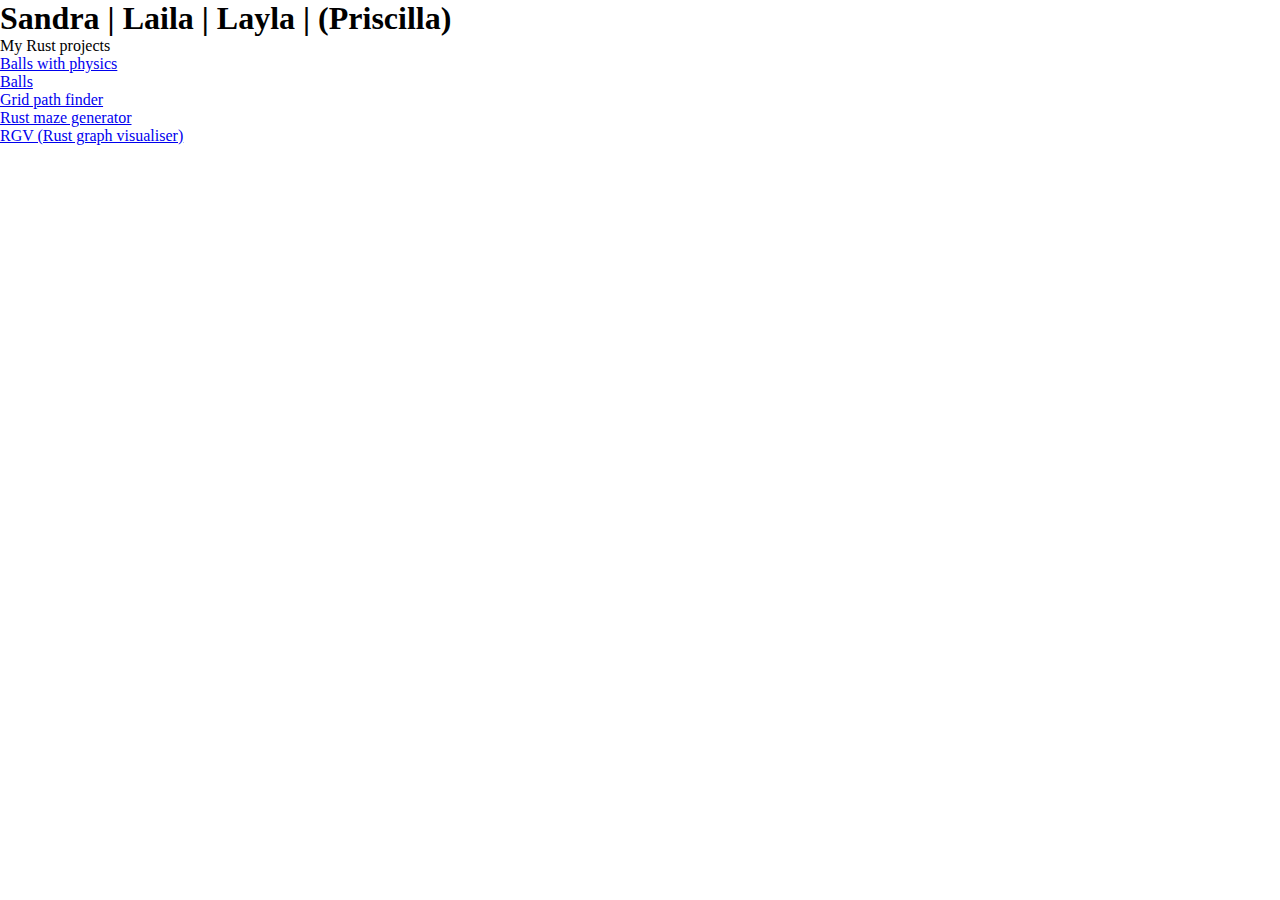
==== new_index.html @ 436b4d7d "Starting over" ====
<!DOCTYPE html>
<html lang="en">
<head>
  <meta charset="UTF-8">
  <meta name="viewport" content="width=device-width, initial-scale=1.0">

  <title>Sandra | Laila | Layla | (Pristilla)</title>

  <link rel="stylesheet" href="style.css">
  <!-- ToDo: favicon -->
  <link rel="shortcut icon" href="ToDo" type="image/x-icon">

  <script src="alpinejs@3.13.7.min.js" defer></script>
</head>
<body>

<h1>Sandra | Laila | Layla | (Priscilla)</h1>

<div>My Rust projects</div>
<ul>
  <li>
    <a href="https://github.com/an-Iceberg/balls_with_physics" target="_blank">Balls with physics</a>
  </li>
  <li>
    <a href="https://github.com/an-Iceberg/balls" target="_blank">Balls</a>
  </li>
  <li>
    <a href="https://github.com/an-Iceberg/grid_path_finder" target="_blank">Grid path finder</a>
  </li>
  <li>
    <a href="https://github.com/an-Iceberg/rust_maze_generator" target="_blank">Rust maze generator</a>
  </li>
  <li>
    <a href="https://github.com/an-Iceberg/rust_graph_visualiser" target="_blank">RGV (Rust graph visualiser)</a>
  </li>
</ul>

</body>
</html>
---- style.css ----
* {
  box-sizing: border-box;
  margin: 0;
  padding: 0;
}
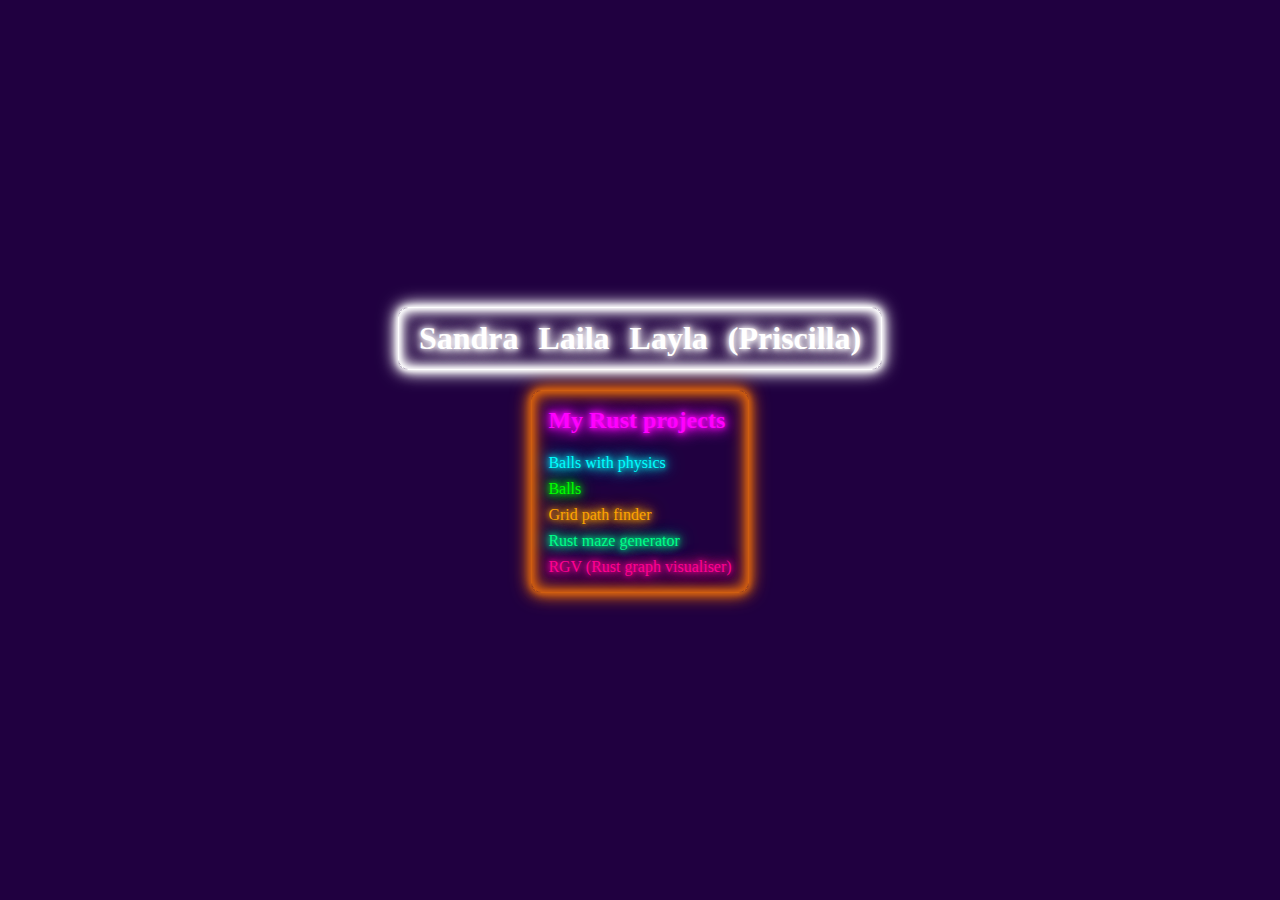
==== commit 7051990f: "Done some styling on new page" ====
--- a/new_index.html
+++ b/new_index.html
@@ -12,28 +12,23 @@
 
   <script src="alpinejs@3.13.7.min.js" defer></script>
 </head>
-<body>
+<body class="flexbox-vertical">
 
-<h1>Sandra | Laila | Layla | (Priscilla)</h1>
+<div id="name" class="flexbox-horizontal neon-sign-white">
+  <h1>Sandra</h1>
+  <h1>Laila</h1>
+  <h1>Layla</h1>
+  <h1>(Priscilla)</h1>
+</div>
 
-<div>My Rust projects</div>
-<ul>
-  <li>
-    <a href="https://github.com/an-Iceberg/balls_with_physics" target="_blank">Balls with physics</a>
-  </li>
-  <li>
-    <a href="https://github.com/an-Iceberg/balls" target="_blank">Balls</a>
-  </li>
-  <li>
-    <a href="https://github.com/an-Iceberg/grid_path_finder" target="_blank">Grid path finder</a>
-  </li>
-  <li>
-    <a href="https://github.com/an-Iceberg/rust_maze_generator" target="_blank">Rust maze generator</a>
-  </li>
-  <li>
-    <a href="https://github.com/an-Iceberg/rust_graph_visualiser" target="_blank">RGV (Rust graph visualiser)</a>
-  </li>
-</ul>
+<div id="rust-projects" class="flexbox-vertical neon-sign-rust">
+  <h2 id="rust-projects-heading" class="neon-text-magenta">My Rust projects</h2>
+  <a class="neon-text-cyan" href="https://github.com/an-Iceberg/balls_with_physics" target="_blank">Balls with physics</a>
+  <a class="neon-text-lime" href="https://github.com/an-Iceberg/balls" target="_blank">Balls</a>
+  <a class="neon-text-orange" href="https://github.com/an-Iceberg/grid_path_finder" target="_blank">Grid path finder</a>
+  <a class="neon-text-teal" href="https://github.com/an-Iceberg/rust_maze_generator" target="_blank">Rust maze generator</a>
+  <a class="neon-text-pink" href="https://github.com/an-Iceberg/rust_graph_visualiser" target="_blank">RGV (Rust graph visualiser)</a>
+</div>
 
 </body>
 </html>
--- a/style.css
+++ b/style.css
@@ -1,5 +1,285 @@
+:root {
+  scroll-behavior: smooth;
+}
+
 * {
   box-sizing: border-box;
   margin: 0;
   padding: 0;
 }
+
+html {
+  width: 100%;
+  height: 100%;
+}
+
+body {
+  background-color: #200040;
+  /* background-image: linear-gradient(to bottom, navy, indigo 20% 35%, coral 55%); */
+  background-repeat: no-repeat;
+  height: 100%;
+  width: 100%;
+}
+
+a {
+  text-decoration: none;
+}
+
+#name {
+  gap: 1.25em;
+  padding: 0.75em 1.25em;
+  justify-content: space-evenly;
+  margin-bottom: 1.25em;
+}
+
+@media screen and (width < 518px) {
+  #name {
+    flex-direction: column;
+    gap: 0.5em;
+  }
+}
+
+#rust-projects-heading {
+  margin-bottom: 0.5em;
+}
+
+#rust-projects {
+  align-items: flex-start;
+  gap: 0.5em;
+  padding: 1em;
+}
+
+.flexbox-vertical {
+  display: flex;
+  flex-direction: column;
+  justify-content: center;
+  align-items: center;
+}
+
+.flexbox-horizontal {
+  display: flex;
+  flex-direction: row;
+  justify-content: center;
+  align-items: center;
+}
+
+.neon-text-magenta {
+  color: magenta;
+  text-shadow:
+    0 0 5px magenta,
+    0 0 10px magenta,
+    0 0 15px magenta,
+    0 0 20px magenta
+  ;
+}
+
+.neon-text-cyan {
+  color: cyan;
+  text-shadow:
+    0 0 5px cyan,
+    0 0 10px cyan,
+    0 0 15px cyan,
+    0 0 20px cyan
+  ;
+}
+
+.neon-text-lime {
+  color: lime;
+  text-shadow:
+    0 0 5px lime,
+    0 0 10px lime,
+    0 0 15px lime,
+    0 0 20px lime
+  ;
+}
+
+.neon-text-orange {
+  color: orange;
+  text-shadow:
+    0 0 5px orange,
+    0 0 10px orange,
+    0 0 15px orange,
+    0 0 20px orange
+  ;
+}
+
+.neon-text-teal {
+  color: #00ff89;
+  text-shadow:
+    0 0 5px #00ff89,
+    0 0 10px #00ff89,
+    0 0 15px #00ff89,
+    0 0 20px #00ff89
+  ;
+}
+
+.neon-text-pink {
+  color: #ff0092;
+  text-shadow:
+    0 0 5px #ff0092,
+    0 0 10px #ff0092,
+    0 0 15px #ff0092,
+    0 0 20px #ff0092
+  ;
+}
+
+.neon-sign-white {
+  padding: 0.5em 1em;
+  border-radius: 10px;
+  color: white;
+  text-shadow:
+    0 0 5px white,
+    0 0 10px white,
+    0 0 15px white,
+    0 0 20px white
+  ;
+  border: 1px solid white;
+  box-shadow:
+    0 0 5px white inset,
+    0 0 10px white inset,
+    0 0 15px white inset,
+    0 0 20px white inset,
+    0 0 5px white,
+    0 0 10px white,
+    0 0 15px white,
+    0 0 20px white
+  ;
+}
+
+.neon-sign-magenta {
+  padding: 0.25em 0.75em;
+  border-radius: 10px;
+  color: magenta;
+  text-shadow:
+    0 0 5px magenta,
+    0 0 10px magenta,
+    0 0 15px magenta,
+    0 0 20px magenta
+  ;
+  border: 1px solid magenta;
+  box-shadow:
+    0 0 5px magenta inset,
+    0 0 10px magenta inset,
+    0 0 15px magenta inset,
+    0 0 20px magenta inset,
+    0 0 5px magenta,
+    0 0 10px magenta,
+    0 0 15px magenta,
+    0 0 20px magenta
+  ;
+}
+
+.neon-sign-cyan {
+  padding: 0.25em 0.75em;
+  border-radius: 10px;
+  color: cyan;
+  text-shadow:
+    0 0 5px cyan,
+    0 0 10px cyan,
+    0 0 15px cyan,
+    0 0 20px cyan
+  ;
+  border: 1px solid cyan;
+  box-shadow:
+    0 0 5px cyan inset,
+    0 0 10px cyan inset,
+    0 0 15px cyan inset,
+    0 0 20px cyan inset,
+    0 0 5px cyan,
+    0 0 10px cyan,
+    0 0 15px cyan,
+    0 0 20px cyan
+  ;
+}
+
+.neon-sign-lime {
+  padding: 0.25em 0.75em;
+  border-radius: 10px;
+  color: lime;
+  text-shadow:
+    0 0 5px lime,
+    0 0 10px lime,
+    0 0 15px lime,
+    0 0 20px lime
+  ;
+  border: 1px solid lime;
+  box-shadow:
+    0 0 5px lime inset,
+    0 0 10px lime inset,
+    0 0 15px lime inset,
+    0 0 20px lime inset,
+    0 0 5px lime,
+    0 0 10px lime,
+    0 0 15px lime,
+    0 0 20px lime
+  ;
+}
+
+.neon-sign-orange {
+  padding: 0.25em 0.75em;
+  border-radius: 10px;
+  color: orange;
+  text-shadow:
+    0 0 5px orange,
+    0 0 10px orange,
+    0 0 15px orange,
+    0 0 20px orange
+  ;
+  border: 1px solid orange;
+  box-shadow:
+    0 0 5px orange inset,
+    0 0 10px orange inset,
+    0 0 15px orange inset,
+    0 0 20px orange inset,
+    0 0 5px orange,
+    0 0 10px orange,
+    0 0 15px orange,
+    0 0 20px orange
+  ;
+}
+
+.neon-sign-rust {
+  padding: 0.25em 0.75em;
+  border-radius: 10px;
+  color: #d05e11;
+  text-shadow:
+    0 0 5px #d05e11,
+    0 0 10px #d05e11,
+    0 0 15px #d05e11,
+    0 0 20px #d05e11
+  ;
+  border: 1px solid #d05e11;
+  box-shadow:
+    0 0 5px #d05e11 inset,
+    0 0 10px #d05e11 inset,
+    0 0 15px #d05e11 inset,
+    0 0 20px #d05e11 inset,
+    0 0 5px #d05e11,
+    0 0 10px #d05e11,
+    0 0 15px #d05e11,
+    0 0 20px #d05e11
+  ;
+}
+
+.neon-sign-teal {
+  padding: 0.25em 0.75em;
+  border-radius: 10px;
+  color: #00ff89;
+  text-shadow:
+    0 0 5px #00ff89,
+    0 0 10px #00ff89,
+    0 0 15px #00ff89,
+    0 0 20px #00ff89
+  ;
+  border: 1px solid #00ff89;
+  box-shadow:
+    0 0 5px #00ff89 inset,
+    0 0 10px #00ff89 inset,
+    0 0 15px #00ff89 inset,
+    0 0 20px #00ff89 inset,
+    0 0 5px #00ff89,
+    0 0 10px #00ff89,
+    0 0 15px #00ff89,
+    0 0 20px #00ff89
+  ;
+}
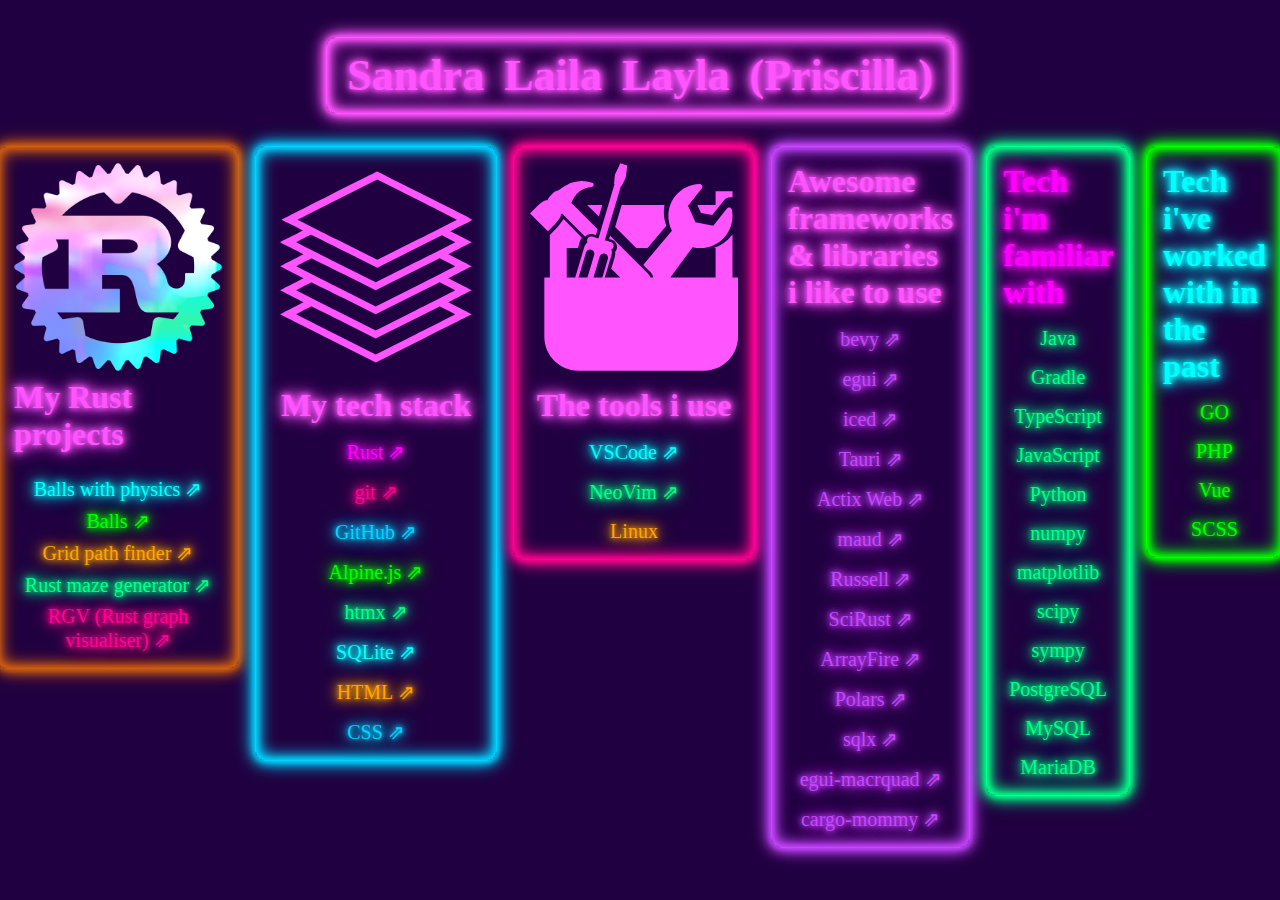
==== commit 58c6db02: "Added more styles" ====
--- a/new_index.html
+++ b/new_index.html
@@ -14,15 +14,21 @@
 </head>
 <body class="flexbox-vertical">
 
-<div id="name" class="flexbox-horizontal neon-sign-white">
+<div id="name" class="flexbox-horizontal neon-sign-me">
   <h1>Sandra</h1>
   <h1>Laila</h1>
   <h1>Layla</h1>
   <h1>(Priscilla)</h1>
 </div>
 
+<!-- ToDo: turn this into CSS grid -->
+<div id="showcase" class="flexbox-horizontal">
+
+<!-- ToDo: add section about me (personal stuff) -->
+
 <div id="rust-projects" class="flexbox-vertical neon-sign-rust">
-  <h2 id="rust-projects-heading" class="neon-text-magenta">My Rust projects</h2>
+  <img src="rust-logo.png" alt="Rustlang">
+  <h2 id="rust-projects-heading" class="neon-text-me">My Rust projects</h2>
   <a class="neon-text-cyan" href="https://github.com/an-Iceberg/balls_with_physics" target="_blank">Balls with physics</a>
   <a class="neon-text-lime" href="https://github.com/an-Iceberg/balls" target="_blank">Balls</a>
   <a class="neon-text-orange" href="https://github.com/an-Iceberg/grid_path_finder" target="_blank">Grid path finder</a>
@@ -30,5 +36,71 @@
   <a class="neon-text-pink" href="https://github.com/an-Iceberg/rust_graph_visualiser" target="_blank">RGV (Rust graph visualiser)</a>
 </div>
 
+<div class="flexbox-vertical neon-sign-blue">
+  <img src="stack.svg" alt="stack">
+  <h2 id="my-tech-stack" class="neon-text-me">My tech stack</h2>
+  <!-- ToDo: arrange these in a grid -->
+  <a class="neon-text-magenta" href="https://www.rust-lang.org/" target="_blank">Rust</a>
+  <a class="neon-text-pink" href="https://git-scm.com/" target="_blank">git</a>
+  <a class="neon-text-blue" href="https://github.com/an-Iceberg" target="_blank">GitHub</a>
+  <a class="neon-text-lime" href="https://alpinejs.dev/" target="_blank">Alpine.js</a>
+  <a class="neon-text-teal" href="https://htmx.org/" target="_blank">htmx</a>
+  <a class="neon-text-cyan" href="https://www.sqlite.org/" target="_blank">SQLite</a>
+  <a class="neon-text-orange" href="https://www.sqlite.org/" target="_blank">HTML</a>
+  <a class="neon-text-blue" href="https://www.sqlite.org/" target="_blank">CSS</a>
+</div>
+
+<div class="flexbox-vertical neon-sign-pink">
+  <img src="toolbox-svgrepo-com.svg" alt="toolbox">
+  <h2 class="neon-text-me">The tools i use</h2>
+  <a class="neon-text-cyan" href="https://code.visualstudio.com/" target="_blank">VSCode</a>
+  <a class="neon-text-teal" href="https://neovim.io/" target="_blank">NeoVim</a>
+  <p class="neon-text-orange">Linux</p>
+</div>
+
+<div class="flexbox-vertical neon-sign-light-purple">
+  <h2 class="neon-text-me">Awesome frameworks &amp; libraries i like to use</h2>
+  <!-- ToDo: arrange these in a grid -->
+  <a class="neon-text-light-purple" href="https://bevyengine.org/" target="_blank">bevy</a>
+  <a class="neon-text-light-purple" href="https://www.egui.rs/" target="_blank">egui</a>
+  <a class="neon-text-light-purple" href="https://iced.rs/" target="_blank">iced</a>
+  <a class="neon-text-light-purple" href="https://tauri.app/" target="_blank">Tauri</a>
+  <a class="neon-text-light-purple" href="https://actix.rs/" target="_blank">Actix Web</a>
+  <a class="neon-text-light-purple" href="https://maud.lambda.xyz/" target="_blank">maud</a>
+  <a class="neon-text-light-purple" href="https://github.com/cpmech/russell#readme" target="_blank">Russell</a>
+  <a class="neon-text-light-purple" href="https://github.com/indigits/scirust#readme" target="_blank">SciRust</a>
+  <a class="neon-text-light-purple" href="https://arrayfire.org/arrayfire-rust/arrayfire/index.html" target="_blank">ArrayFire</a>
+  <a class="neon-text-light-purple" href="https://pola.rs/" target="_blank">Polars</a>
+  <a class="neon-text-light-purple" href="https://github.com/launchbadge/sqlx#readme" target="_blank">sqlx</a>
+  <a class="neon-text-light-purple" href="https://github.com/optozorax/egui-macroquad#readme" target="_blank">egui-macrquad</a>
+  <a class="neon-text-light-purple" href="https://faultlore.com/cargo-mommy/" target="_blank">cargo-mommy</a>
+</div>
+
+<div class="flexbox-vertical neon-sign-teal">
+  <h2 class="neon-text-magenta">Tech i'm familiar with</h2>
+  <p>Java</p>
+  <p>Gradle</p>
+  <p>TypeScript</p>
+  <p>JavaScript</p>
+  <p>Python</p>
+  <p>numpy</p>
+  <p>matplotlib</p>
+  <p>scipy</p>
+  <p>sympy</p>
+  <p>PostgreSQL</p>
+  <p>MySQL</p>
+  <p>MariaDB</p>
+</div>
+
+<div class="flexbox-vertical neon-sign-lime">
+  <h2 class="neon-text-cyan">Tech i've worked with in the past</h2>
+  <p>GO</p>
+  <p>PHP</p>
+  <p>Vue</p>
+  <p>SCSS</p>
+</div>
+
+</div>
+
 </body>
 </html>
--- a/style.css
+++ b/style.css
@@ -1,5 +1,6 @@
 :root {
   scroll-behavior: smooth;
+  --my-color: #ff54fe;
 }
 
 * {
@@ -19,17 +20,46 @@
   background-repeat: no-repeat;
   height: 100%;
   width: 100%;
+  /* gap: 1.25em; */
+}
+
+h1 {
+  font-size: 2.75rem;
+}
+
+h2 {
+  font-size: 2rem;
+}
+
+a, p {
+  font-size: 1.25rem;
+  text-align: center;
 }
 
 a {
   text-decoration: none;
+  width: 100%;
+}
+
+a:hover {
+  text-decoration: underline wavy;
+}
+
+a::after {
+  content: '⇗';
+  /* content: '⤤'; */
+  margin-left: 0.25em;
+}
+
+#showcase {
+  align-items: flex-start;
 }
 
 #name {
   gap: 1.25em;
   padding: 0.75em 1.25em;
   justify-content: space-evenly;
-  margin-bottom: 1.25em;
+  /* margin-bottom: 1.25em; */
 }
 
 @media screen and (width < 518px) {
@@ -44,23 +74,22 @@
 }
 
 #rust-projects {
-  align-items: flex-start;
+  align-items: center;
   gap: 0.5em;
-  padding: 1em;
-}
-
-.flexbox-vertical {
-  display: flex;
-  flex-direction: column;
-  justify-content: center;
-  align-items: center;
-}
-
-.flexbox-horizontal {
-  display: flex;
-  flex-direction: row;
-  justify-content: center;
-  align-items: center;
+
+  img {
+    width: 13em;
+  }
+}
+
+.neon-text-me {
+  color: var(--my-color);
+  text-shadow:
+    0 0 5px var(--my-color),
+    0 0 10px var(--my-color),
+    0 0 15px var(--my-color),
+    0 0 20px var(--my-color)
+  ;
 }
 
 .neon-text-magenta {
@@ -120,6 +149,26 @@
     0 0 10px #ff0092,
     0 0 15px #ff0092,
     0 0 20px #ff0092
+  ;
+}
+
+.neon-text-light-purple {
+  color: #c745ff;
+  text-shadow:
+    0 0 5px #c745ff,
+    0 0 10px #c745ff,
+    0 0 15px #c745ff,
+    0 0 20px #c745ff
+  ;
+}
+
+.neon-text-blue {
+  color: #00d3ff;
+  text-shadow:
+    0 0 5px #00d3ff,
+    0 0 10px #00d3ff,
+    0 0 15px #00d3ff,
+    0 0 20px #00d3ff
   ;
 }
 
@@ -146,6 +195,29 @@
   ;
 }
 
+.neon-sign-me {
+  padding: 0.25em 0.75em;
+  border-radius: 10px;
+  color: var(--my-color);
+  text-shadow:
+    0 0 5px var(--my-color),
+    0 0 10px var(--my-color),
+    0 0 15px var(--my-color),
+    0 0 20px var(--my-color)
+  ;
+  border: 1px solid var(--my-color);
+  box-shadow:
+    0 0 5px var(--my-color) inset,
+    0 0 10px var(--my-color) inset,
+    0 0 15px var(--my-color) inset,
+    0 0 20px var(--my-color) inset,
+    0 0 5px var(--my-color),
+    0 0 10px var(--my-color),
+    0 0 15px var(--my-color),
+    0 0 20px var(--my-color)
+  ;
+}
+
 .neon-sign-magenta {
   padding: 0.25em 0.75em;
   border-radius: 10px;
@@ -283,3 +355,94 @@
     0 0 20px #00ff89
   ;
 }
+
+.neon-sign-pink {
+  padding: 0.25em 0.75em;
+  border-radius: 10px;
+  color: #ff0092;
+  text-shadow:
+    0 0 5px #ff0092,
+    0 0 10px #ff0092,
+    0 0 15px #ff0092,
+    0 0 20px #ff0092
+  ;
+  border: 1px solid #ff0092;
+  box-shadow:
+    0 0 5px #ff0092 inset,
+    0 0 10px #ff0092 inset,
+    0 0 15px #ff0092 inset,
+    0 0 20px #ff0092 inset,
+    0 0 5px #ff0092,
+    0 0 10px #ff0092,
+    0 0 15px #ff0092,
+    0 0 20px #ff0092
+  ;
+}
+
+.neon-sign-light-purple {
+  padding: 0.25em 0.75em;
+  border-radius: 10px;
+  color: #c745ff;
+  text-shadow:
+    0 0 5px #c745ff,
+    0 0 10px #c745ff,
+    0 0 15px #c745ff,
+    0 0 20px #c745ff
+  ;
+  border: 1px solid #c745ff;
+  box-shadow:
+    0 0 5px #c745ff inset,
+    0 0 10px #c745ff inset,
+    0 0 15px #c745ff inset,
+    0 0 20px #c745ff inset,
+    0 0 5px #c745ff,
+    0 0 10px #c745ff,
+    0 0 15px #c745ff,
+    0 0 20px #c745ff
+  ;
+}
+
+.neon-sign-blue {
+  padding: 0.25em 0.75em;
+  border-radius: 10px;
+  color: #00d3ff;
+  text-shadow:
+    0 0 5px #00d3ff,
+    0 0 10px #00d3ff,
+    0 0 15px #00d3ff,
+    0 0 20px #00d3ff
+  ;
+  border: 1px solid #00d3ff;
+  box-shadow:
+    0 0 5px #00d3ff inset,
+    0 0 10px #00d3ff inset,
+    0 0 15px #00d3ff inset,
+    0 0 20px #00d3ff inset,
+    0 0 5px #00d3ff,
+    0 0 10px #00d3ff,
+    0 0 15px #00d3ff,
+    0 0 20px #00d3ff
+  ;
+}
+
+.flexbox-vertical {
+  display: flex;
+  flex-direction: column;
+  justify-content: center;
+  align-items: center;
+  gap: 1em;
+  padding: 1em;
+
+  img {
+    width: 13em;
+  }
+}
+
+.flexbox-horizontal {
+  display: flex;
+  flex-direction: row;
+  justify-content: center;
+  align-items: center;
+  gap: 1em;
+  padding: 1em;
+}
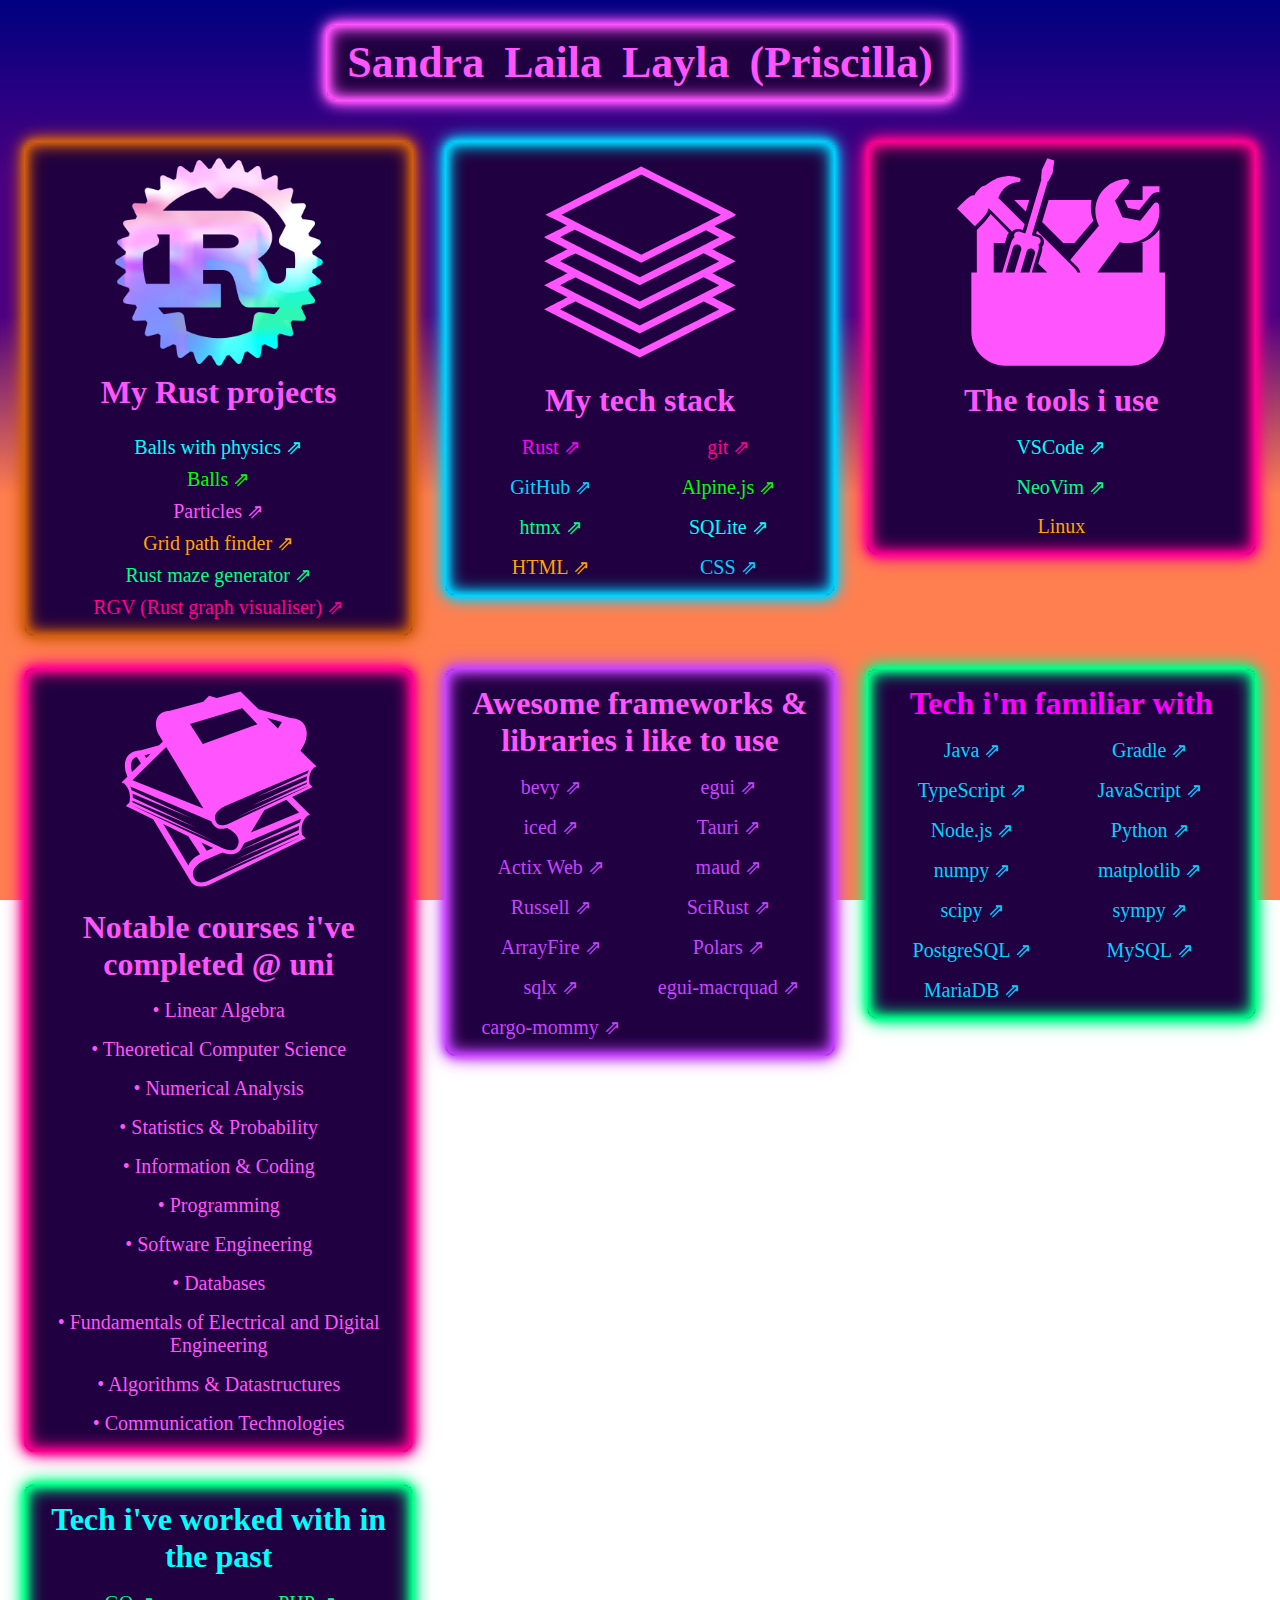
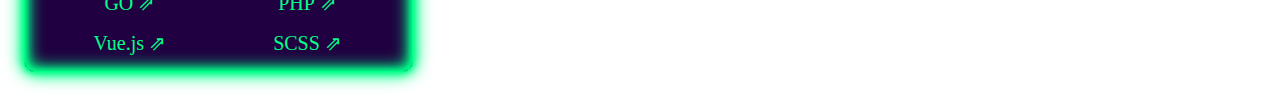
==== commit ad9875c9: "Done some more styling & added some more content" ====
--- a/new_index.html
+++ b/new_index.html
@@ -7,12 +7,11 @@
   <title>Sandra | Laila | Layla | (Pristilla)</title>
 
   <link rel="stylesheet" href="style.css">
-  <!-- ToDo: favicon -->
-  <link rel="shortcut icon" href="ToDo" type="image/x-icon">
+  <link rel="shortcut icon" href="favicon.ico" type="image/x-icon">
 
   <script src="alpinejs@3.13.7.min.js" defer></script>
 </head>
-<body class="flexbox-vertical">
+<body class="">
 
 <div id="name" class="flexbox-horizontal neon-sign-me">
   <h1>Sandra</h1>
@@ -21,83 +20,108 @@
   <h1>(Priscilla)</h1>
 </div>
 
-<!-- ToDo: turn this into CSS grid -->
-<div id="showcase" class="flexbox-horizontal">
+<!-- ToDo: import images and comets -->
+
+<div id="showcase" class="">
 
 <!-- ToDo: add section about me (personal stuff) -->
 
 <div id="rust-projects" class="flexbox-vertical neon-sign-rust">
   <img src="rust-logo.png" alt="Rustlang">
-  <h2 id="rust-projects-heading" class="neon-text-me">My Rust projects</h2>
-  <a class="neon-text-cyan" href="https://github.com/an-Iceberg/balls_with_physics" target="_blank">Balls with physics</a>
-  <a class="neon-text-lime" href="https://github.com/an-Iceberg/balls" target="_blank">Balls</a>
-  <a class="neon-text-orange" href="https://github.com/an-Iceberg/grid_path_finder" target="_blank">Grid path finder</a>
-  <a class="neon-text-teal" href="https://github.com/an-Iceberg/rust_maze_generator" target="_blank">Rust maze generator</a>
-  <a class="neon-text-pink" href="https://github.com/an-Iceberg/rust_graph_visualiser" target="_blank">RGV (Rust graph visualiser)</a>
+  <h2 id="rust-projects-heading" class="text-me">My Rust projects</h2>
+  <a class="text-cyan" href="https://github.com/an-Iceberg/balls_with_physics" target="_blank">Balls with physics</a>
+  <a class="text-lime" href="https://github.com/an-Iceberg/balls" target="_blank">Balls</a>
+  <a class="text-me" href="https://github.com/an-Iceberg/balls_particles" target="_blank">Particles</a>
+  <a class="text-orange" href="https://github.com/an-Iceberg/grid_path_finder" target="_blank">Grid path finder</a>
+  <a class="text-teal" href="https://github.com/an-Iceberg/rust_maze_generator" target="_blank">Rust maze generator</a>
+  <a class="text-pink" href="https://github.com/an-Iceberg/rust_graph_visualiser" target="_blank">RGV (Rust graph visualiser)</a>
 </div>
 
 <div class="flexbox-vertical neon-sign-blue">
   <img src="stack.svg" alt="stack">
-  <h2 id="my-tech-stack" class="neon-text-me">My tech stack</h2>
-  <!-- ToDo: arrange these in a grid -->
-  <a class="neon-text-magenta" href="https://www.rust-lang.org/" target="_blank">Rust</a>
-  <a class="neon-text-pink" href="https://git-scm.com/" target="_blank">git</a>
-  <a class="neon-text-blue" href="https://github.com/an-Iceberg" target="_blank">GitHub</a>
-  <a class="neon-text-lime" href="https://alpinejs.dev/" target="_blank">Alpine.js</a>
-  <a class="neon-text-teal" href="https://htmx.org/" target="_blank">htmx</a>
-  <a class="neon-text-cyan" href="https://www.sqlite.org/" target="_blank">SQLite</a>
-  <a class="neon-text-orange" href="https://www.sqlite.org/" target="_blank">HTML</a>
-  <a class="neon-text-blue" href="https://www.sqlite.org/" target="_blank">CSS</a>
+  <h2 id="my-tech-stack" class="text-me">My tech stack</h2>
+  <div class="grid-2">
+    <a class="text-magenta" href="https://www.rust-lang.org/" target="_blank">Rust</a>
+    <a class="text-pink" href="https://git-scm.com/" target="_blank">git</a>
+    <a class="text-blue" href="https://github.com/an-Iceberg" target="_blank">GitHub</a>
+    <a class="text-lime" href="https://alpinejs.dev/" target="_blank">Alpine.js</a>
+    <a class="text-teal" href="https://htmx.org/" target="_blank">htmx</a>
+    <a class="text-cyan" href="https://www.sqlite.org/" target="_blank">SQLite</a>
+    <a class="text-orange" href="https://www.sqlite.org/" target="_blank">HTML</a>
+    <a class="text-blue" href="https://www.sqlite.org/" target="_blank">CSS</a>
+  </div>
 </div>
 
 <div class="flexbox-vertical neon-sign-pink">
   <img src="toolbox-svgrepo-com.svg" alt="toolbox">
-  <h2 class="neon-text-me">The tools i use</h2>
-  <a class="neon-text-cyan" href="https://code.visualstudio.com/" target="_blank">VSCode</a>
-  <a class="neon-text-teal" href="https://neovim.io/" target="_blank">NeoVim</a>
-  <p class="neon-text-orange">Linux</p>
+  <h2 class="text-me">The tools i use</h2>
+  <a class="text-cyan" href="https://code.visualstudio.com/" target="_blank">VSCode</a>
+  <a class="text-teal" href="https://neovim.io/" target="_blank">NeoVim</a>
+  <p class="text-orange">Linux</p>
+</div>
+
+<div class="flexbox-vertical neon-sign-pink">
+  <img src="books-svgrepo-com.svg" alt="books">
+  <h2 class="text-me">Notable courses i've completed @ uni</h2>
+  <p class="text-me">• Linear Algebra</p>
+  <p class="text-me">• Theoretical Computer Science</p>
+  <p class="text-me">• Numerical Analysis</p>
+  <p class="text-me">• Statistics &amp; Probability</p>
+  <p class="text-me">• Information &amp; Coding</p>
+  <p class="text-me">• Programming</p>
+  <p class="text-me">• Software Engineering</p>
+  <p class="text-me">• Databases</p>
+  <p class="text-me">• Fundamentals of Electrical and Digital Engineering</p>
+  <p class="text-me">• Algorithms &amp; Datastructures</p>
+  <p class="text-me">• Communication Technologies</p>
 </div>
 
 <div class="flexbox-vertical neon-sign-light-purple">
-  <h2 class="neon-text-me">Awesome frameworks &amp; libraries i like to use</h2>
-  <!-- ToDo: arrange these in a grid -->
-  <a class="neon-text-light-purple" href="https://bevyengine.org/" target="_blank">bevy</a>
-  <a class="neon-text-light-purple" href="https://www.egui.rs/" target="_blank">egui</a>
-  <a class="neon-text-light-purple" href="https://iced.rs/" target="_blank">iced</a>
-  <a class="neon-text-light-purple" href="https://tauri.app/" target="_blank">Tauri</a>
-  <a class="neon-text-light-purple" href="https://actix.rs/" target="_blank">Actix Web</a>
-  <a class="neon-text-light-purple" href="https://maud.lambda.xyz/" target="_blank">maud</a>
-  <a class="neon-text-light-purple" href="https://github.com/cpmech/russell#readme" target="_blank">Russell</a>
-  <a class="neon-text-light-purple" href="https://github.com/indigits/scirust#readme" target="_blank">SciRust</a>
-  <a class="neon-text-light-purple" href="https://arrayfire.org/arrayfire-rust/arrayfire/index.html" target="_blank">ArrayFire</a>
-  <a class="neon-text-light-purple" href="https://pola.rs/" target="_blank">Polars</a>
-  <a class="neon-text-light-purple" href="https://github.com/launchbadge/sqlx#readme" target="_blank">sqlx</a>
-  <a class="neon-text-light-purple" href="https://github.com/optozorax/egui-macroquad#readme" target="_blank">egui-macrquad</a>
-  <a class="neon-text-light-purple" href="https://faultlore.com/cargo-mommy/" target="_blank">cargo-mommy</a>
+  <h2 class="text-me">Awesome frameworks &amp; libraries i like to use</h2>
+  <div class="grid-2">
+    <a class="text-light-purple" href="https://bevyengine.org/" target="_blank">bevy</a>
+    <a class="text-light-purple" href="https://www.egui.rs/" target="_blank">egui</a>
+    <a class="text-light-purple" href="https://iced.rs/" target="_blank">iced</a>
+    <a class="text-light-purple" href="https://tauri.app/" target="_blank">Tauri</a>
+    <a class="text-light-purple" href="https://actix.rs/" target="_blank">Actix Web</a>
+    <a class="text-light-purple" href="https://maud.lambda.xyz/" target="_blank">maud</a>
+    <a class="text-light-purple" href="https://github.com/cpmech/russell#readme" target="_blank">Russell</a>
+    <a class="text-light-purple" href="https://github.com/indigits/scirust#readme" target="_blank">SciRust</a>
+    <a class="text-light-purple" href="https://arrayfire.org/arrayfire-rust/arrayfire/index.html" target="_blank">ArrayFire</a>
+    <a class="text-light-purple" href="https://pola.rs/" target="_blank">Polars</a>
+    <a class="text-light-purple" href="https://github.com/launchbadge/sqlx#readme" target="_blank">sqlx</a>
+    <a class="text-light-purple" href="https://github.com/optozorax/egui-macroquad#readme" target="_blank">egui-macrquad</a>
+    <a class="text-light-purple" href="https://faultlore.com/cargo-mommy/" target="_blank">cargo-mommy</a>
+  </div>
 </div>
 
 <div class="flexbox-vertical neon-sign-teal">
-  <h2 class="neon-text-magenta">Tech i'm familiar with</h2>
-  <p>Java</p>
-  <p>Gradle</p>
-  <p>TypeScript</p>
-  <p>JavaScript</p>
-  <p>Python</p>
-  <p>numpy</p>
-  <p>matplotlib</p>
-  <p>scipy</p>
-  <p>sympy</p>
-  <p>PostgreSQL</p>
-  <p>MySQL</p>
-  <p>MariaDB</p>
+  <h2 class="text-magenta">Tech i'm familiar with</h2>
+  <div class="grid-2">
+    <a class="text-blue" href="https://www.java.com/en/" target="_blank">Java</a>
+    <a class="text-blue" href="https://gradle.org/" target="_blank">Gradle</a>
+    <a class="text-blue" href="https://www.typescriptlang.org/" target="_blank">TypeScript</a>
+    <a class="text-blue" href="https://www.javascript.com/" target="_blank">JavaScript</a>
+    <a class="text-blue" href="https://nodejs.org/en" target="_blank">Node.js</a>
+    <a class="text-blue" href="https://www.python.org/" target="_blank">Python</a>
+    <a class="text-blue" href="https://numpy.org/" target="_blank">numpy</a>
+    <a class="text-blue" href="https://matplotlib.org/" target="_blank">matplotlib</a>
+    <a class="text-blue" href="https://scipy.org/" target="_blank">scipy</a>
+    <a class="text-blue" href="https://www.sympy.org/en/index.html" target="_blank">sympy</a>
+    <a class="text-blue" href="https://www.postgresql.org/" target="_blank">PostgreSQL</a>
+    <a class="text-blue" href="https://www.mysql.com/" target="_blank">MySQL</a>
+    <a class="text-blue" href="https://mariadb.org/" target="_blank">MariaDB</a>
+  </div>
 </div>
 
-<div class="flexbox-vertical neon-sign-lime">
-  <h2 class="neon-text-cyan">Tech i've worked with in the past</h2>
-  <p>GO</p>
-  <p>PHP</p>
-  <p>Vue</p>
-  <p>SCSS</p>
+<div class="flexbox-vertical neon-sign-teal">
+  <h2 class="text-cyan">Tech i've worked with in the past</h2>
+  <div class="grid-2">
+    <a class="text-teal" href="https://go.dev/" target="_blank">GO</a>
+    <a class="text-teal" href="https://www.php.net/" target="_blank">PHP</a>
+    <a class="text-teal" href="https://vuejs.org/" target="_blank">Vue.js</a>
+    <a class="text-teal" href="https://sass-lang.com/" target="_blank">SCSS</a>
+  </div>
 </div>
 
 </div>
--- a/style.css
+++ b/style.css
@@ -1,6 +1,7 @@
 :root {
   scroll-behavior: smooth;
   --my-color: #ff54fe;
+  --bg: #200040;
 }
 
 * {
@@ -11,16 +12,23 @@
 
 html {
   width: 100%;
-  height: 100%;
+  height: fit-content;
 }
 
 body {
-  background-color: #200040;
-  /* background-image: linear-gradient(to bottom, navy, indigo 20% 35%, coral 55%); */
+  /* background-color: var(--bg); */
+  background-image: linear-gradient(to bottom, navy, indigo 20% 35%, coral 55%);
   background-repeat: no-repeat;
-  height: 100%;
-  width: 100%;
-  /* gap: 1.25em; */
+  background-attachment: fixed;
+  height: fit-content;
+  width: 100% - calc(2*1.5em);
+  margin: 1.5em;
+
+  display: flex;
+  flex-direction: column;
+  align-items: center;
+  justify-content: space-evenly;
+  gap: 2.5em;
 }
 
 h1 {
@@ -33,6 +41,9 @@
 
 a, p {
   font-size: 1.25rem;
+}
+
+a, p, h2 {
   text-align: center;
 }
 
@@ -52,17 +63,32 @@
 }
 
 #showcase {
-  align-items: flex-start;
+  max-width: 1280px;
+  display: grid;
+  grid-template-columns: repeat(3, 1fr);
+  gap: 2em;
+}
+
+@media screen and (width < 968px) {
+  #showcase {
+    grid-template-columns: repeat(2, 1fr);
+  }
+}
+
+@media screen and (width < 654px) {
+  #showcase {
+    grid-template-columns: repeat(1, 1fr);
+  }
 }
 
 #name {
   gap: 1.25em;
   padding: 0.75em 1.25em;
   justify-content: space-evenly;
-  /* margin-bottom: 1.25em; */
-}
-
-@media screen and (width < 518px) {
+  background: var(--bg);
+}
+
+@media screen and (width < 690px) {
   #name {
     flex-direction: column;
     gap: 0.5em;
@@ -82,129 +108,47 @@
   }
 }
 
-.neon-text-me {
+.text-me {
   color: var(--my-color);
-  text-shadow:
-    0 0 5px var(--my-color),
-    0 0 10px var(--my-color),
-    0 0 15px var(--my-color),
-    0 0 20px var(--my-color)
-  ;
-}
-
-.neon-text-magenta {
+}
+
+.text-magenta {
   color: magenta;
-  text-shadow:
-    0 0 5px magenta,
-    0 0 10px magenta,
-    0 0 15px magenta,
-    0 0 20px magenta
-  ;
-}
-
-.neon-text-cyan {
+}
+
+.text-cyan {
   color: cyan;
-  text-shadow:
-    0 0 5px cyan,
-    0 0 10px cyan,
-    0 0 15px cyan,
-    0 0 20px cyan
-  ;
-}
-
-.neon-text-lime {
+}
+
+.text-lime {
   color: lime;
-  text-shadow:
-    0 0 5px lime,
-    0 0 10px lime,
-    0 0 15px lime,
-    0 0 20px lime
-  ;
-}
-
-.neon-text-orange {
+}
+
+.text-orange {
   color: orange;
-  text-shadow:
-    0 0 5px orange,
-    0 0 10px orange,
-    0 0 15px orange,
-    0 0 20px orange
-  ;
-}
-
-.neon-text-teal {
+}
+
+.text-teal {
   color: #00ff89;
-  text-shadow:
-    0 0 5px #00ff89,
-    0 0 10px #00ff89,
-    0 0 15px #00ff89,
-    0 0 20px #00ff89
-  ;
-}
-
-.neon-text-pink {
+}
+
+.text-pink {
   color: #ff0092;
-  text-shadow:
-    0 0 5px #ff0092,
-    0 0 10px #ff0092,
-    0 0 15px #ff0092,
-    0 0 20px #ff0092
-  ;
-}
-
-.neon-text-light-purple {
+}
+
+.text-light-purple {
   color: #c745ff;
-  text-shadow:
-    0 0 5px #c745ff,
-    0 0 10px #c745ff,
-    0 0 15px #c745ff,
-    0 0 20px #c745ff
-  ;
-}
-
-.neon-text-blue {
+}
+
+.text-blue {
   color: #00d3ff;
-  text-shadow:
-    0 0 5px #00d3ff,
-    0 0 10px #00d3ff,
-    0 0 15px #00d3ff,
-    0 0 20px #00d3ff
-  ;
-}
-
-.neon-sign-white {
-  padding: 0.5em 1em;
-  border-radius: 10px;
-  color: white;
-  text-shadow:
-    0 0 5px white,
-    0 0 10px white,
-    0 0 15px white,
-    0 0 20px white
-  ;
-  border: 1px solid white;
-  box-shadow:
-    0 0 5px white inset,
-    0 0 10px white inset,
-    0 0 15px white inset,
-    0 0 20px white inset,
-    0 0 5px white,
-    0 0 10px white,
-    0 0 15px white,
-    0 0 20px white
-  ;
 }
 
 .neon-sign-me {
   padding: 0.25em 0.75em;
   border-radius: 10px;
   color: var(--my-color);
-  text-shadow:
-    0 0 5px var(--my-color),
-    0 0 10px var(--my-color),
-    0 0 15px var(--my-color),
-    0 0 20px var(--my-color)
-  ;
+  background: var(--bg);
   border: 1px solid var(--my-color);
   box-shadow:
     0 0 5px var(--my-color) inset,
@@ -222,12 +166,7 @@
   padding: 0.25em 0.75em;
   border-radius: 10px;
   color: magenta;
-  text-shadow:
-    0 0 5px magenta,
-    0 0 10px magenta,
-    0 0 15px magenta,
-    0 0 20px magenta
-  ;
+  background: var(--bg);
   border: 1px solid magenta;
   box-shadow:
     0 0 5px magenta inset,
@@ -245,12 +184,7 @@
   padding: 0.25em 0.75em;
   border-radius: 10px;
   color: cyan;
-  text-shadow:
-    0 0 5px cyan,
-    0 0 10px cyan,
-    0 0 15px cyan,
-    0 0 20px cyan
-  ;
+  background: var(--bg);
   border: 1px solid cyan;
   box-shadow:
     0 0 5px cyan inset,
@@ -268,12 +202,7 @@
   padding: 0.25em 0.75em;
   border-radius: 10px;
   color: lime;
-  text-shadow:
-    0 0 5px lime,
-    0 0 10px lime,
-    0 0 15px lime,
-    0 0 20px lime
-  ;
+  background: var(--bg);
   border: 1px solid lime;
   box-shadow:
     0 0 5px lime inset,
@@ -291,12 +220,7 @@
   padding: 0.25em 0.75em;
   border-radius: 10px;
   color: orange;
-  text-shadow:
-    0 0 5px orange,
-    0 0 10px orange,
-    0 0 15px orange,
-    0 0 20px orange
-  ;
+  background: var(--bg);
   border: 1px solid orange;
   box-shadow:
     0 0 5px orange inset,
@@ -314,12 +238,7 @@
   padding: 0.25em 0.75em;
   border-radius: 10px;
   color: #d05e11;
-  text-shadow:
-    0 0 5px #d05e11,
-    0 0 10px #d05e11,
-    0 0 15px #d05e11,
-    0 0 20px #d05e11
-  ;
+  background: var(--bg);
   border: 1px solid #d05e11;
   box-shadow:
     0 0 5px #d05e11 inset,
@@ -337,12 +256,7 @@
   padding: 0.25em 0.75em;
   border-radius: 10px;
   color: #00ff89;
-  text-shadow:
-    0 0 5px #00ff89,
-    0 0 10px #00ff89,
-    0 0 15px #00ff89,
-    0 0 20px #00ff89
-  ;
+  background: var(--bg);
   border: 1px solid #00ff89;
   box-shadow:
     0 0 5px #00ff89 inset,
@@ -360,12 +274,7 @@
   padding: 0.25em 0.75em;
   border-radius: 10px;
   color: #ff0092;
-  text-shadow:
-    0 0 5px #ff0092,
-    0 0 10px #ff0092,
-    0 0 15px #ff0092,
-    0 0 20px #ff0092
-  ;
+  background: var(--bg);
   border: 1px solid #ff0092;
   box-shadow:
     0 0 5px #ff0092 inset,
@@ -383,12 +292,7 @@
   padding: 0.25em 0.75em;
   border-radius: 10px;
   color: #c745ff;
-  text-shadow:
-    0 0 5px #c745ff,
-    0 0 10px #c745ff,
-    0 0 15px #c745ff,
-    0 0 20px #c745ff
-  ;
+  background: var(--bg);
   border: 1px solid #c745ff;
   box-shadow:
     0 0 5px #c745ff inset,
@@ -406,12 +310,7 @@
   padding: 0.25em 0.75em;
   border-radius: 10px;
   color: #00d3ff;
-  text-shadow:
-    0 0 5px #00d3ff,
-    0 0 10px #00d3ff,
-    0 0 15px #00d3ff,
-    0 0 20px #00d3ff
-  ;
+  background: var(--bg);
   border: 1px solid #00d3ff;
   box-shadow:
     0 0 5px #00d3ff inset,
@@ -428,10 +327,11 @@
 .flexbox-vertical {
   display: flex;
   flex-direction: column;
-  justify-content: center;
+  justify-content: start;
   align-items: center;
   gap: 1em;
   padding: 1em;
+  height: fit-content;
 
   img {
     width: 13em;
@@ -446,3 +346,11 @@
   gap: 1em;
   padding: 1em;
 }
+
+.grid-2 {
+  width: 100%;
+  display: grid;
+  grid-template-columns: repeat(2, 1fr);
+  row-gap: 1em;
+  column-gap: 0;
+}
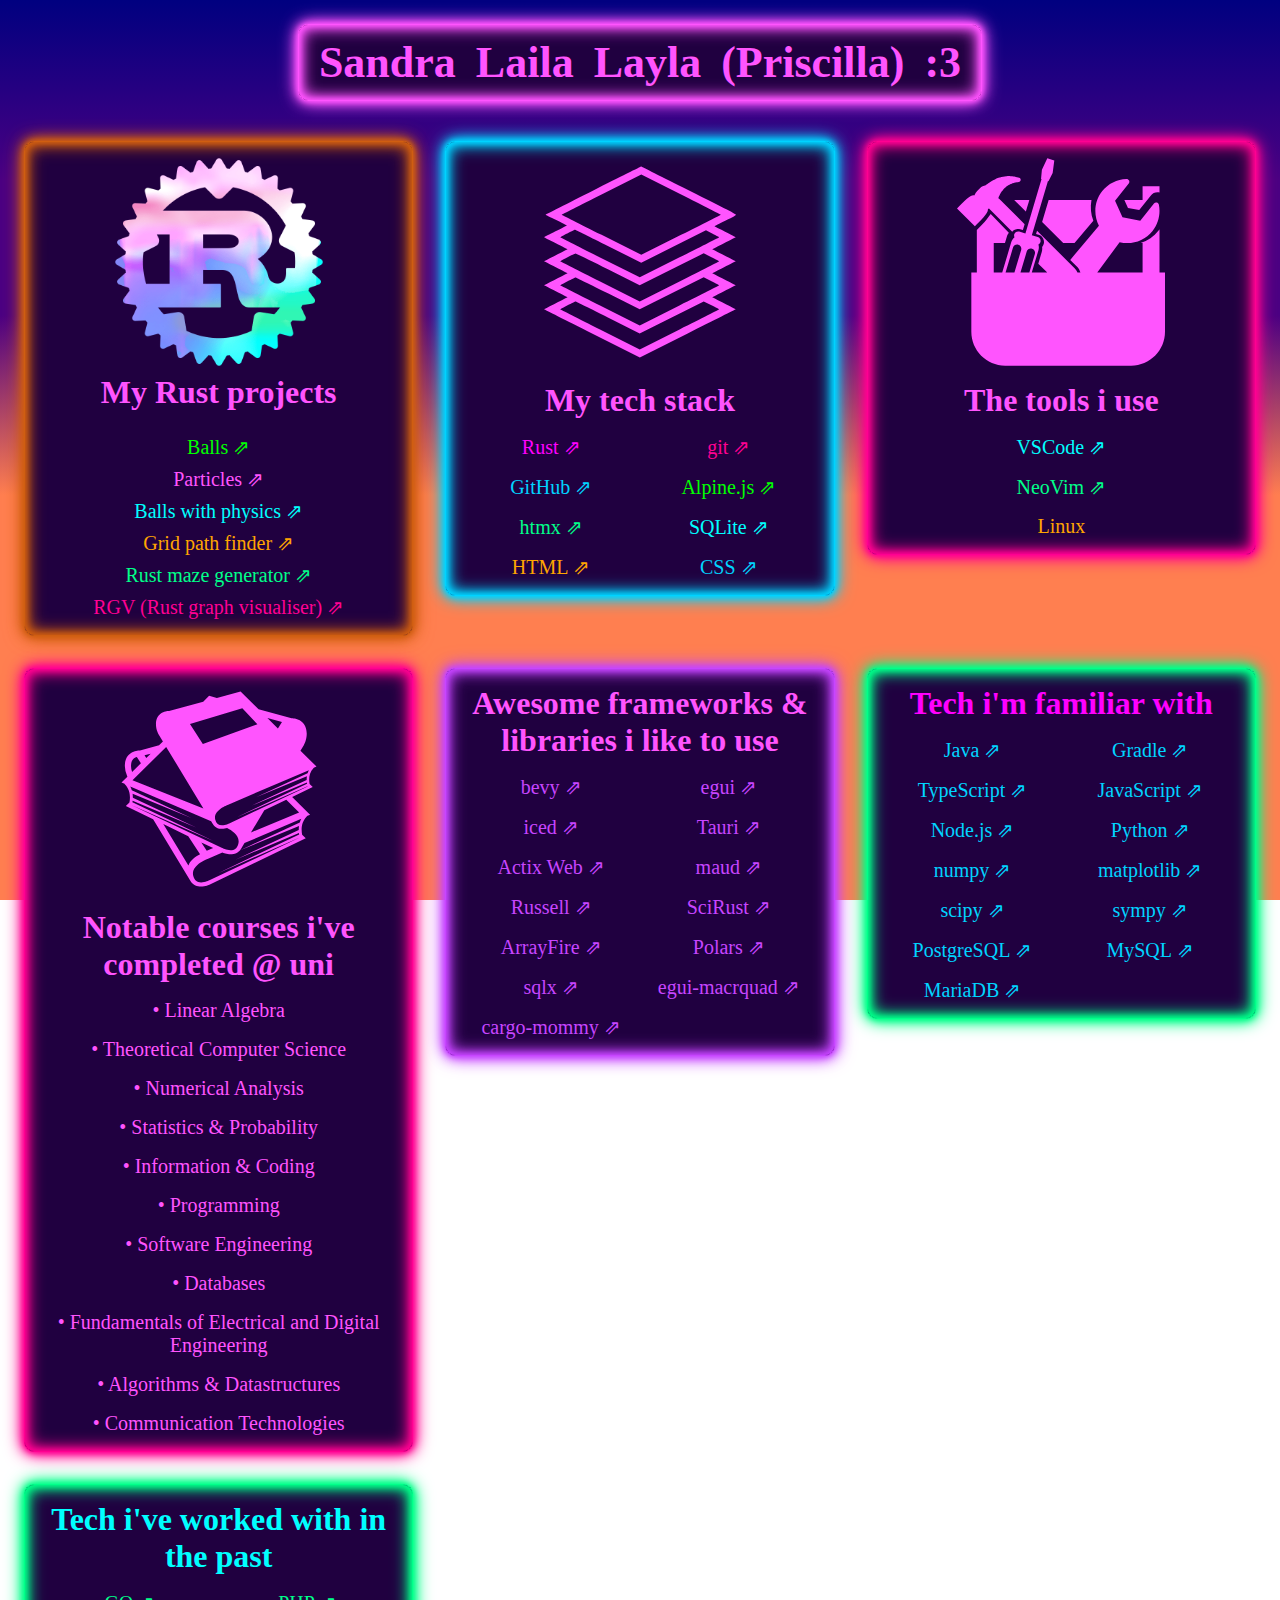
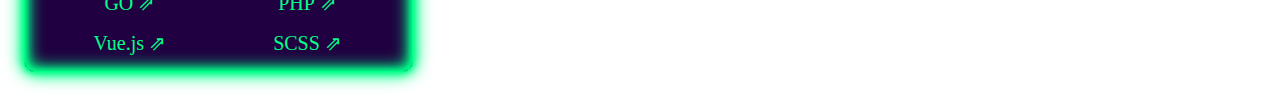
==== commit caf4c93d: "Added font (hopefully it works)" ====
--- a/new_index.html
+++ b/new_index.html
@@ -18,9 +18,12 @@
   <h1>Laila</h1>
   <h1>Layla</h1>
   <h1>(Priscilla)</h1>
+  <h1>:3</h1>
 </div>
 
 <!-- ToDo: import images and comets -->
+<!-- ToDo: add rainbow rain (only pride and trans flag colors :3) -->
+<!-- ToDo: add «:3» -->
 
 <div id="showcase" class="">
 
@@ -29,9 +32,9 @@
 <div id="rust-projects" class="flexbox-vertical neon-sign-rust">
   <img src="rust-logo.png" alt="Rustlang">
   <h2 id="rust-projects-heading" class="text-me">My Rust projects</h2>
-  <a class="text-cyan" href="https://github.com/an-Iceberg/balls_with_physics" target="_blank">Balls with physics</a>
   <a class="text-lime" href="https://github.com/an-Iceberg/balls" target="_blank">Balls</a>
   <a class="text-me" href="https://github.com/an-Iceberg/balls_particles" target="_blank">Particles</a>
+  <a class="text-cyan" href="https://github.com/an-Iceberg/balls_with_physics" target="_blank">Balls with physics</a>
   <a class="text-orange" href="https://github.com/an-Iceberg/grid_path_finder" target="_blank">Grid path finder</a>
   <a class="text-teal" href="https://github.com/an-Iceberg/rust_maze_generator" target="_blank">Rust maze generator</a>
   <a class="text-pink" href="https://github.com/an-Iceberg/rust_graph_visualiser" target="_blank">RGV (Rust graph visualiser)</a>
--- a/style.css
+++ b/style.css
@@ -1,3 +1,8 @@
+@font-face {
+  font-family: Varela;
+  src: url("./VarelaRound-Regular.otf") format("opentype");
+}
+
 :root {
   scroll-behavior: smooth;
   --my-color: #ff54fe;
@@ -8,6 +13,7 @@
   box-sizing: border-box;
   margin: 0;
   padding: 0;
+  font: "Varela", 'Helvetica Neue', 'Arial Nova', 'Nimbus Sans', Arial, sans-serif;
 }
 
 html {
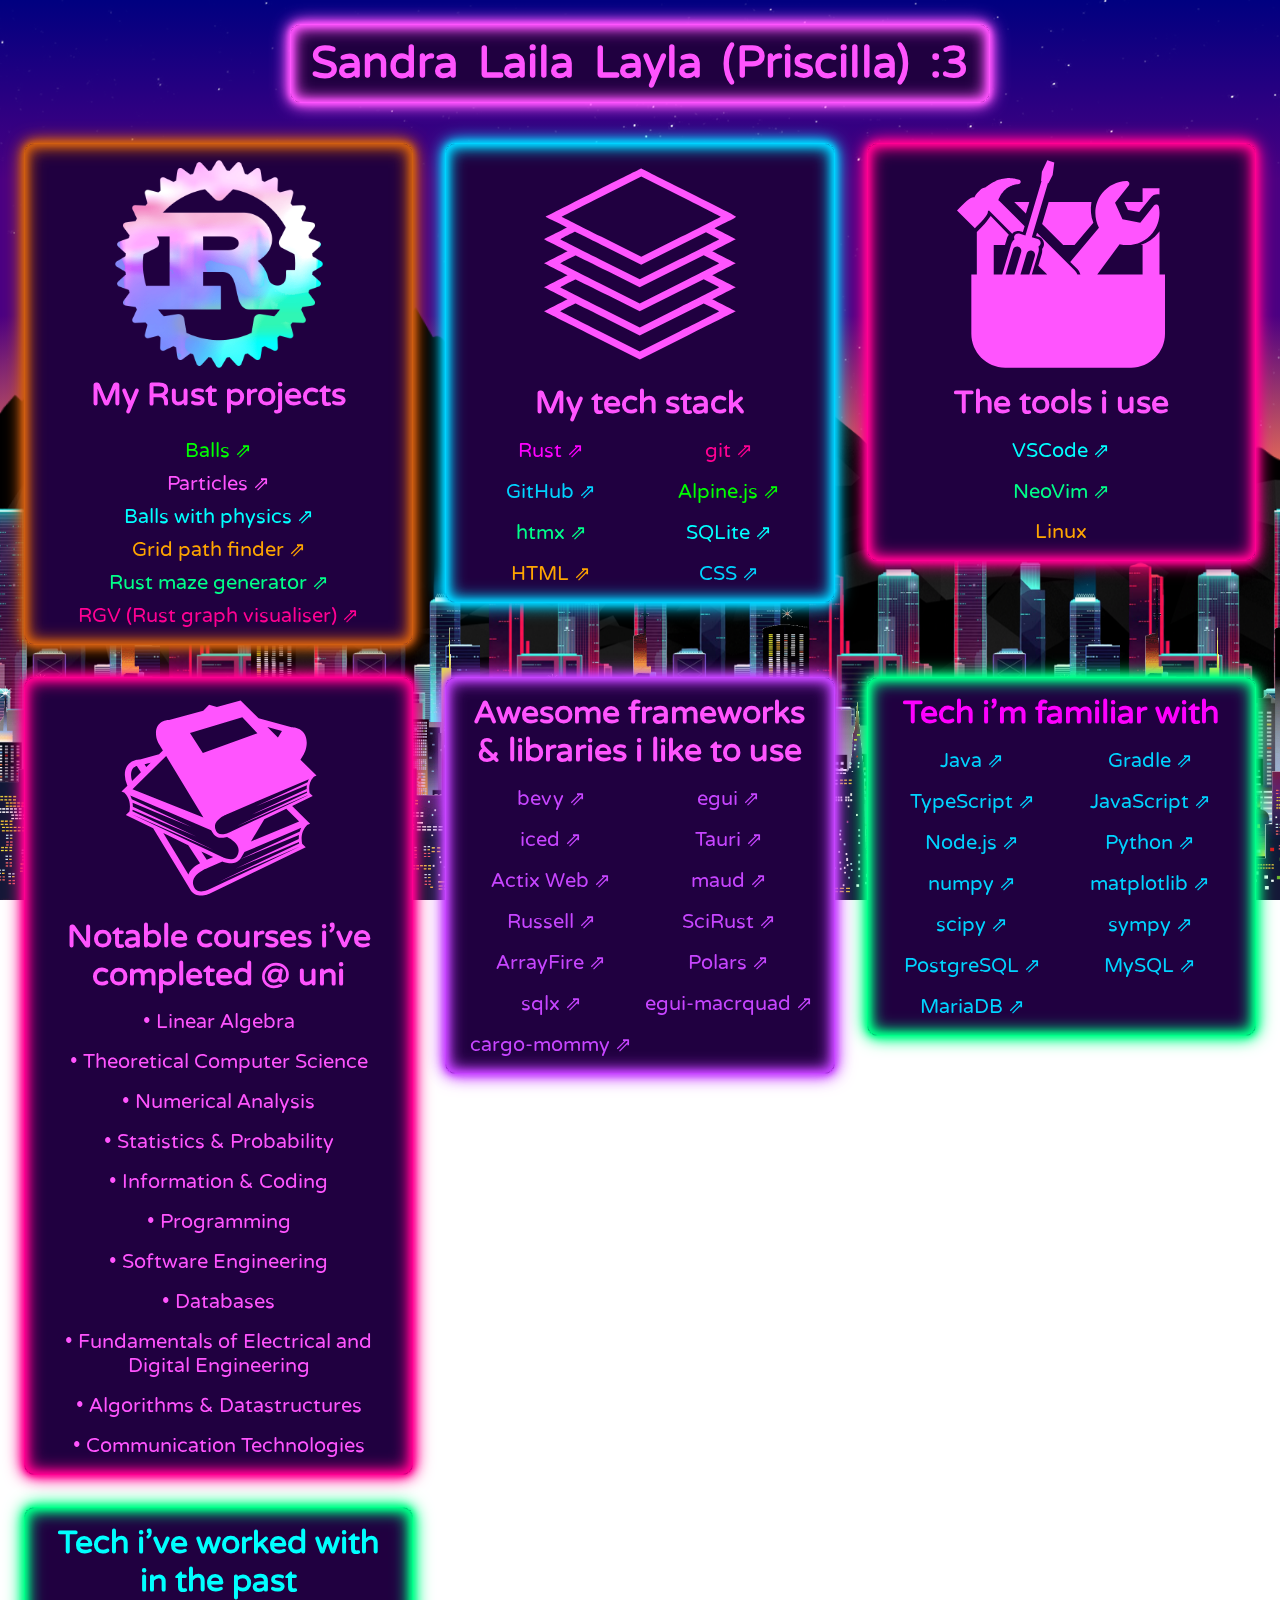
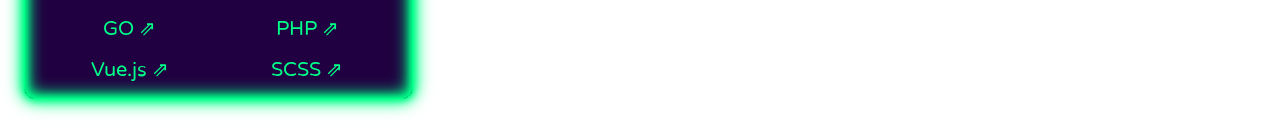
==== commit 38dad8ac: "Added and styled all static elements" ====
--- a/new_index.html
+++ b/new_index.html
@@ -11,7 +11,17 @@
 
   <script src="alpinejs@3.13.7.min.js" defer></script>
 </head>
-<body class="">
+<body>
+
+
+<div class="images">
+  <img src="stars.png" alt="stars" class="stars">
+  <img src="mountains1.png" alt="mouuntains" class="mountain-far">
+  <img src="mountains.png" alt="mountains" class="mountain">
+  <div class="city-1"></div>
+  <div class="city-2"></div>
+  <div class="city-3"></div>
+</div>
 
 <div id="name" class="flexbox-horizontal neon-sign-me">
   <h1>Sandra</h1>
@@ -21,11 +31,9 @@
   <h1>:3</h1>
 </div>
 
-<!-- ToDo: import images and comets -->
 <!-- ToDo: add rainbow rain (only pride and trans flag colors :3) -->
-<!-- ToDo: add «:3» -->
 
-<div id="showcase" class="">
+<div id="showcase">
 
 <!-- ToDo: add section about me (personal stuff) -->
 
@@ -129,5 +137,45 @@
 
 </div>
 
+<!-- ToDo: add rain & meteors -->
+<!-- this breaks everything :( -->
+<!-- <script>
+  // TODO: consider redoing this with alpine.js
+  function rain() {
+    let amount = 200
+    let body = document.querySelector('body')
+
+    // Generating ${amount} raindrops
+    for (let index = 0; index < amount; index++) {
+      let rain_drop = document.createElement('i')
+      rain_drop.classList.add("drop")
+
+      let size = Math.random() * 3
+      let position_x = Math.floor(Math.random() * window.innerWidth)
+
+      // Generating a random color (and making sure it has a certain lightness)
+      // Only trans & progress flag colors
+      let red = (Math.random() * 245) + 10
+      let green = (Math.random() * 245) + 10
+      let blue = (Math.random() * 245) + 10
+
+      let delay = Math.random() * -20
+      let duration = (Math.random() * 5) + 1.5
+
+      rain_drop.style.width = `${0.2 + size}px`
+      rain_drop.style.left = `${position_x}px`
+      rain_drop.style.position = "absolute"
+      rain_drop.style.zIndex = 7
+      rain_drop.style.backgroundImage = `linear-gradient(transparent, rgb(${red}, ${green}, ${blue}))`
+      rain_drop.style.animationDelay = `${delay}s`
+      rain_drop.style.animationDuration = `${duration}s`
+
+      body.appendChild(rain_drop)
+    }
+  }
+
+  rain()
+</script> -->
+
 </body>
 </html>
--- a/style.css
+++ b/style.css
@@ -13,12 +13,30 @@
   box-sizing: border-box;
   margin: 0;
   padding: 0;
-  font: "Varela", 'Helvetica Neue', 'Arial Nova', 'Nimbus Sans', Arial, sans-serif;
+  font-family: "Varela", 'Helvetica Neue', 'Arial Nova', 'Nimbus Sans', Arial, sans-serif;
 }
 
 html {
   width: 100%;
   height: fit-content;
+}
+
+.drop {
+  /* position: absolute; */
+  height: 100px;
+  background-image: linear-gradient(transparent, white);
+  border-bottom-left-radius: 99px;
+  border-bottom-right-radius: 99px;
+  animation: rainfall 5s linear infinite;
+}
+
+@keyframes rainfall {
+  from {
+    top: calc(0px - 100px);
+  }
+  to {
+    top: calc(100% + 100px);
+  }
 }
 
 body {
@@ -30,49 +48,141 @@
   width: 100% - calc(2*1.5em);
   margin: 1.5em;
 
+  z-index: 1;
+
   display: flex;
   flex-direction: column;
   align-items: center;
   justify-content: space-evenly;
   gap: 2.5em;
-}
-
-h1 {
-  font-size: 2.75rem;
-}
-
-h2 {
-  font-size: 2rem;
-}
-
-a, p {
-  font-size: 1.25rem;
-}
-
-a, p, h2 {
-  text-align: center;
-}
+
+
+  /* Images */
+  .images {
+    position: absolute;
+    top: 0;
+    left: 0;
+    width: 100%;
+    height: auto;
+    overflow: hidden;
+
+    .stars {
+      position: fixed;
+      top: 0;
+      left: 0;
+      width: auto;
+      height: auto;
+      z-index: 2;
+    }
+
+    .mountain-far {
+      position: fixed;
+      bottom: 30%;
+      left: 0;
+      width: 100%;
+      height: auto;
+      z-index: 3;
+    }
+
+    .mountain {
+      position: fixed;
+      bottom: 20%;
+      left: 0;
+      width: 100%;
+      height: auto;
+      z-index: 4;
+    }
+
+    .city-1 {
+      position: fixed;
+      width: 100%;
+      height: 100%;
+      bottom: 15%;
+      z-index: 5;
+      background-position: bottom;
+      background-size: 25%;
+      background-image: url("night-city2.png");
+      background-repeat: repeat-x;
+    }
+
+    .city-2 {
+      position: fixed;
+      width: 100%;
+      height: 100%;
+      bottom: 2%;
+      z-index: 6;
+      background-position: bottom;
+      background-size: 40%;
+      background-image: url("night-city.png");
+      background-repeat: repeat-x;
+    }
+
+    .city-3 {
+      position: fixed;
+      width: 100%;
+      height: 100%;
+      bottom: 0;
+      z-index: 7;
+      background-position: bottom;
+      background-size: 60%;
+      background-image: url("night-city1.png");
+      background-repeat: repeat-x;
+    }
+  }
+}
+
+@media screen and (width < 1100px) {
+  body .images .stars {
+    left: -250px;
+  }
+}
+
+@media screen and (width < 648px) {
+  body .images .stars {
+    left: -500px;
+  }
+}
+
+@media screen and (width < 728px) {
+  body .images *:not(.stars) {
+    opacity: 0;
+  }
+  body {
+    background-color: indigo;
+    background-image: none;
+  }
+}
+
+h1 { font-size: 2.75rem; }
+
+h2 { font-size: 2rem; }
+
+a, p { font-size: 1.25rem; }
+
+a, p, h2 { text-align: center; }
 
 a {
   text-decoration: none;
   width: 100%;
 }
 
-a:hover {
-  text-decoration: underline wavy;
-}
+a:hover { text-decoration: underline wavy; }
 
 a::after {
   content: '⇗';
   /* content: '⤤'; */
   margin-left: 0.25em;
 }
+
+#name, #showcase { z-index: 30; }
 
 #showcase {
   max-width: 1280px;
   display: grid;
   grid-template-columns: repeat(3, 1fr);
   gap: 2em;
+
+  /* opacity: 0; dbg: remove when done */
 }
 
 @media screen and (width < 968px) {
@@ -114,41 +224,23 @@
   }
 }
 
-.text-me {
-  color: var(--my-color);
-}
-
-.text-magenta {
-  color: magenta;
-}
-
-.text-cyan {
-  color: cyan;
-}
-
-.text-lime {
-  color: lime;
-}
-
-.text-orange {
-  color: orange;
-}
-
-.text-teal {
-  color: #00ff89;
-}
-
-.text-pink {
-  color: #ff0092;
-}
-
-.text-light-purple {
-  color: #c745ff;
-}
-
-.text-blue {
-  color: #00d3ff;
-}
+.text-me { color: var(--my-color); }
+
+.text-magenta { color: magenta; }
+
+.text-cyan { color: cyan; }
+
+.text-lime { color: lime; }
+
+.text-orange { color: orange; }
+
+.text-teal { color: #00ff89; }
+
+.text-pink { color: #ff0092; }
+
+.text-light-purple { color: #c745ff; }
+
+.text-blue { color: #00d3ff; }
 
 .neon-sign-me {
   padding: 0.25em 0.75em;
@@ -339,9 +431,7 @@
   padding: 1em;
   height: fit-content;
 
-  img {
-    width: 13em;
-  }
+  img { width: 13em; }
 }
 
 .flexbox-horizontal {
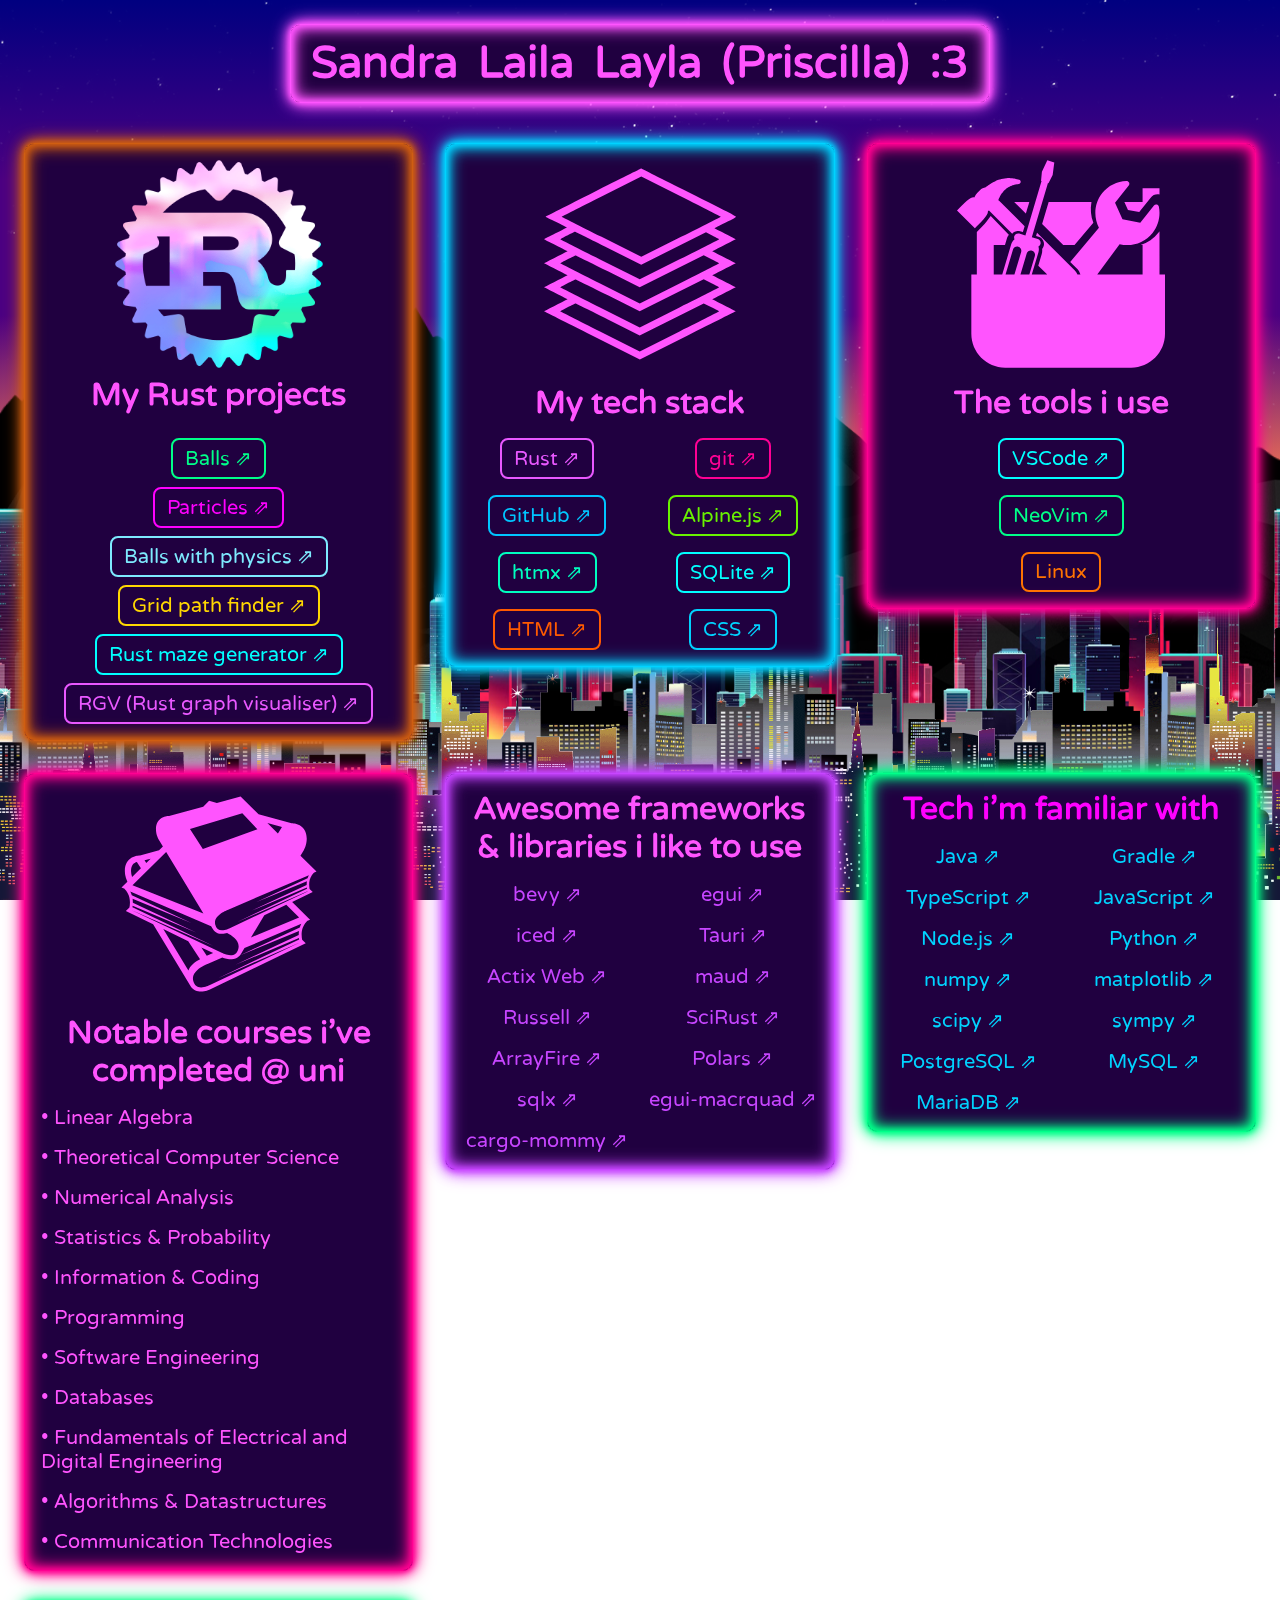
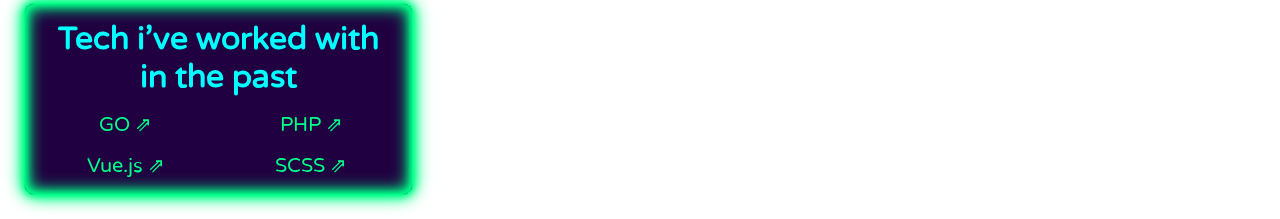
==== commit 154fdb48: "Turned links into buttons, bootstrap style" ====
--- a/new_index.html
+++ b/new_index.html
@@ -15,8 +15,9 @@
 
 
 <div class="images">
+  <!-- ToDo: add linear gradients to simulate city lights from below -->
   <img src="stars.png" alt="stars" class="stars">
-  <img src="mountains1.png" alt="mouuntains" class="mountain-far">
+  <img src="mountains1.png" alt="mountains" class="mountain-far">
   <img src="mountains.png" alt="mountains" class="mountain">
   <div class="city-1"></div>
   <div class="city-2"></div>
@@ -40,51 +41,52 @@
 <div id="rust-projects" class="flexbox-vertical neon-sign-rust">
   <img src="rust-logo.png" alt="Rustlang">
   <h2 id="rust-projects-heading" class="text-me">My Rust projects</h2>
-  <a class="text-lime" href="https://github.com/an-Iceberg/balls" target="_blank">Balls</a>
-  <a class="text-me" href="https://github.com/an-Iceberg/balls_particles" target="_blank">Particles</a>
-  <a class="text-cyan" href="https://github.com/an-Iceberg/balls_with_physics" target="_blank">Balls with physics</a>
-  <a class="text-orange" href="https://github.com/an-Iceberg/grid_path_finder" target="_blank">Grid path finder</a>
-  <a class="text-teal" href="https://github.com/an-Iceberg/rust_maze_generator" target="_blank">Rust maze generator</a>
-  <a class="text-pink" href="https://github.com/an-Iceberg/rust_graph_visualiser" target="_blank">RGV (Rust graph visualiser)</a>
+  <!-- <a class="text-lime" href="https://github.com/an-Iceberg/balls" target="_blank">Balls</a> -->
+  <a class="btn btn-outline-teal-1" href="https://github.com/an-Iceberg/balls" target="_blank">Balls</a>
+  <a class="btn btn-outline-pink-2" href="https://github.com/an-Iceberg/balls_particles" target="_blank">Particles</a>
+  <a class="btn btn-outline-cyan-4" href="https://github.com/an-Iceberg/balls_with_physics" target="_blank">Balls with physics</a>
+  <a class="btn btn-outline-yellow-2" href="https://github.com/an-Iceberg/grid_path_finder" target="_blank">Grid path finder</a>
+  <a class="btn btn-outline-cyan-1" href="https://github.com/an-Iceberg/rust_maze_generator" target="_blank">Rust maze generator</a>
+  <a class="btn btn-outline-pink-1" href="https://github.com/an-Iceberg/rust_graph_visualiser" target="_blank">RGV (Rust graph visualiser)</a>
 </div>
 
-<div class="flexbox-vertical neon-sign-blue">
+<div id="stack" class="flexbox-vertical neon-sign-blue">
   <img src="stack.svg" alt="stack">
   <h2 id="my-tech-stack" class="text-me">My tech stack</h2>
   <div class="grid-2">
-    <a class="text-magenta" href="https://www.rust-lang.org/" target="_blank">Rust</a>
-    <a class="text-pink" href="https://git-scm.com/" target="_blank">git</a>
-    <a class="text-blue" href="https://github.com/an-Iceberg" target="_blank">GitHub</a>
-    <a class="text-lime" href="https://alpinejs.dev/" target="_blank">Alpine.js</a>
-    <a class="text-teal" href="https://htmx.org/" target="_blank">htmx</a>
-    <a class="text-cyan" href="https://www.sqlite.org/" target="_blank">SQLite</a>
-    <a class="text-orange" href="https://www.sqlite.org/" target="_blank">HTML</a>
-    <a class="text-blue" href="https://www.sqlite.org/" target="_blank">CSS</a>
+    <a class="btn btn-outline-pink-1" href="https://www.rust-lang.org/" target="_blank">Rust</a>
+    <a class="btn btn-outline-red-1" href="https://git-scm.com/" target="_blank">git</a>
+    <a class="btn btn-outline-cyan-2" href="https://github.com/an-Iceberg" target="_blank">GitHub</a>
+    <a class="btn btn-outline-green-1" href="https://alpinejs.dev/" target="_blank">Alpine.js</a>
+    <a class="btn btn-outline-teal-2" href="https://htmx.org/" target="_blank">htmx</a>
+    <a class="btn btn-outline-cyan-1" href="https://www.sqlite.org/" target="_blank">SQLite</a>
+    <a class="btn btn-outline-orange-3" href="https://www.sqlite.org/" target="_blank">HTML</a>
+    <a class="btn btn-outline-cyan-3" href="https://www.sqlite.org/" target="_blank">CSS</a>
   </div>
 </div>
 
-<div class="flexbox-vertical neon-sign-pink">
+<div id="tools" class="flexbox-vertical neon-sign-pink">
   <img src="toolbox-svgrepo-com.svg" alt="toolbox">
   <h2 class="text-me">The tools i use</h2>
-  <a class="text-cyan" href="https://code.visualstudio.com/" target="_blank">VSCode</a>
-  <a class="text-teal" href="https://neovim.io/" target="_blank">NeoVim</a>
-  <p class="text-orange">Linux</p>
+  <a class="btn btn-outline-cyan-1" href="https://code.visualstudio.com/" target="_blank">VSCode</a>
+  <a class="btn btn-outline-teal-1" href="https://neovim.io/" target="_blank">NeoVim</a>
+  <p class="btn btn-outline-orange-2">Linux</p>
 </div>
 
-<div class="flexbox-vertical neon-sign-pink">
+<div id="courses" class="flexbox-vertical neon-sign-pink">
   <img src="books-svgrepo-com.svg" alt="books">
   <h2 class="text-me">Notable courses i've completed @ uni</h2>
-  <p class="text-me">• Linear Algebra</p>
-  <p class="text-me">• Theoretical Computer Science</p>
-  <p class="text-me">• Numerical Analysis</p>
-  <p class="text-me">• Statistics &amp; Probability</p>
-  <p class="text-me">• Information &amp; Coding</p>
-  <p class="text-me">• Programming</p>
-  <p class="text-me">• Software Engineering</p>
-  <p class="text-me">• Databases</p>
-  <p class="text-me">• Fundamentals of Electrical and Digital Engineering</p>
-  <p class="text-me">• Algorithms &amp; Datastructures</p>
-  <p class="text-me">• Communication Technologies</p>
+  <p class="text-me">Linear Algebra</p>
+  <p class="text-me">Theoretical Computer Science</p>
+  <p class="text-me">Numerical Analysis</p>
+  <p class="text-me">Statistics &amp; Probability</p>
+  <p class="text-me">Information &amp; Coding</p>
+  <p class="text-me">Programming</p>
+  <p class="text-me">Software Engineering</p>
+  <p class="text-me">Databases</p>
+  <p class="text-me">Fundamentals of Electrical and Digital Engineering</p>
+  <p class="text-me">Algorithms &amp; Datastructures</p>
+  <p class="text-me">Communication Technologies</p>
 </div>
 
 <div class="flexbox-vertical neon-sign-light-purple">
--- a/style.css
+++ b/style.css
@@ -36,6 +36,130 @@
   }
   to {
     top: calc(100% + 100px);
+  }
+}
+
+.btn {
+  --btn-color: #fff;
+  --btn-bg: transparent;
+
+  display: inline-block;
+  padding: 0.375rem 0.75rem;
+  color: var(--btn-color);
+  text-align: center;
+  text-decoration: none;
+  vertical-align: middle;
+  user-select: none;
+  border: 2px solid var(--btn-color);
+  border-radius: 0.5rem;
+  background-color: var(--btn-bg);
+  transition:
+    color .15s ease-in-out,
+    background-color .15s ease-in-out,
+    border-color .15s ease-in-out,
+    box-shadow .15s ease-in-out;
+}
+
+.btn:hover {
+  color: var(--bg);
+  background-color: var(--btn-color);
+}
+
+.btn-outline-teal-1 {
+  --btn-color: #00ff89;
+}
+
+.btn-outline-teal-2 {
+  --btn-color: #00febf;
+}
+
+.btn-outline-cyan-1 {
+  --btn-color: #01ffff;
+}
+
+.btn-outline-cyan-2 {
+  --btn-color: #00c5ff;
+}
+
+.btn-outline-cyan-3 {
+  --btn-color: #00d3ff;
+}
+
+.btn-outline-cyan-4 {
+  --btn-color: #7eeafe;
+}
+
+.btn-outline-yellow-1 {
+  --btn-color: #fdf800;
+}
+
+.btn-outline-yellow-2 {
+  --btn-color: #ffd701;
+}
+
+.btn-outline-orange-1 {
+  --btn-color: #ff4601;
+}
+
+.btn-outline-orange-2 {
+  --btn-color: #ff7301;
+}
+
+.btn-outline-orange-3 {
+  --btn-color: #ff5a00;
+}
+
+.btn-outline-green-1 {
+  --btn-color: #69f200;
+}
+
+.btn-outline-green-2 {
+  --btn-color: #00ff77;
+}
+
+.btn-outline-pink-1 {
+  --btn-color: #e958ff;
+}
+
+.btn-outline-pink-2 {
+  --btn-color: #ff01ff;
+}
+
+.btn-outline-red-1 {
+  --btn-color: #ff0094;
+}
+
+.btn-outline-purple-1 {
+  --btn-color: #c745fe;
+}
+
+.btn-outline-purple-2 {
+  --btn-color: #9917cc;
+}
+
+.btn-outline-purple-3 {
+  --btn-color: #8e27de;
+}
+
+#courses {
+  align-items: start;
+  text-align: left;
+
+  img {
+    align-self: center;
+  }
+
+  h2 {
+    align-self: center;
+  }
+
+  p {
+    text-align: left;
+
+    &::before {
+      content: "•";
+      padding-right: 0.3rem;
+    }
   }
 }
 
@@ -163,10 +287,10 @@
 
 a {
   text-decoration: none;
-  width: 100%;
-}
-
-a:hover { text-decoration: underline wavy; }
+  /* width: 100%; */
+}
+
+/* a:hover { text-decoration: underline wavy; } */
 
 a::after {
   content: '⇗';
@@ -246,6 +370,7 @@
   padding: 0.25em 0.75em;
   border-radius: 10px;
   color: var(--my-color);
+  /* Make these partially transparent */
   background: var(--bg);
   border: 1px solid var(--my-color);
   box-shadow:
@@ -427,11 +552,11 @@
   flex-direction: column;
   justify-content: start;
   align-items: center;
-  gap: 1em;
-  padding: 1em;
+  gap: 1rem;
+  padding: 1rem;
   height: fit-content;
 
-  img { width: 13em; }
+  img { width: 13rem; }
 }
 
 .flexbox-horizontal {
@@ -439,14 +564,14 @@
   flex-direction: row;
   justify-content: center;
   align-items: center;
-  gap: 1em;
-  padding: 1em;
+  gap: 1rem;
+  padding: 1rem;
 }
 
 .grid-2 {
   width: 100%;
   display: grid;
+  justify-items: center; /* center,stretch,start,end */
   grid-template-columns: repeat(2, 1fr);
-  row-gap: 1em;
-  column-gap: 0;
-}
+  gap: 1rem;
+}
